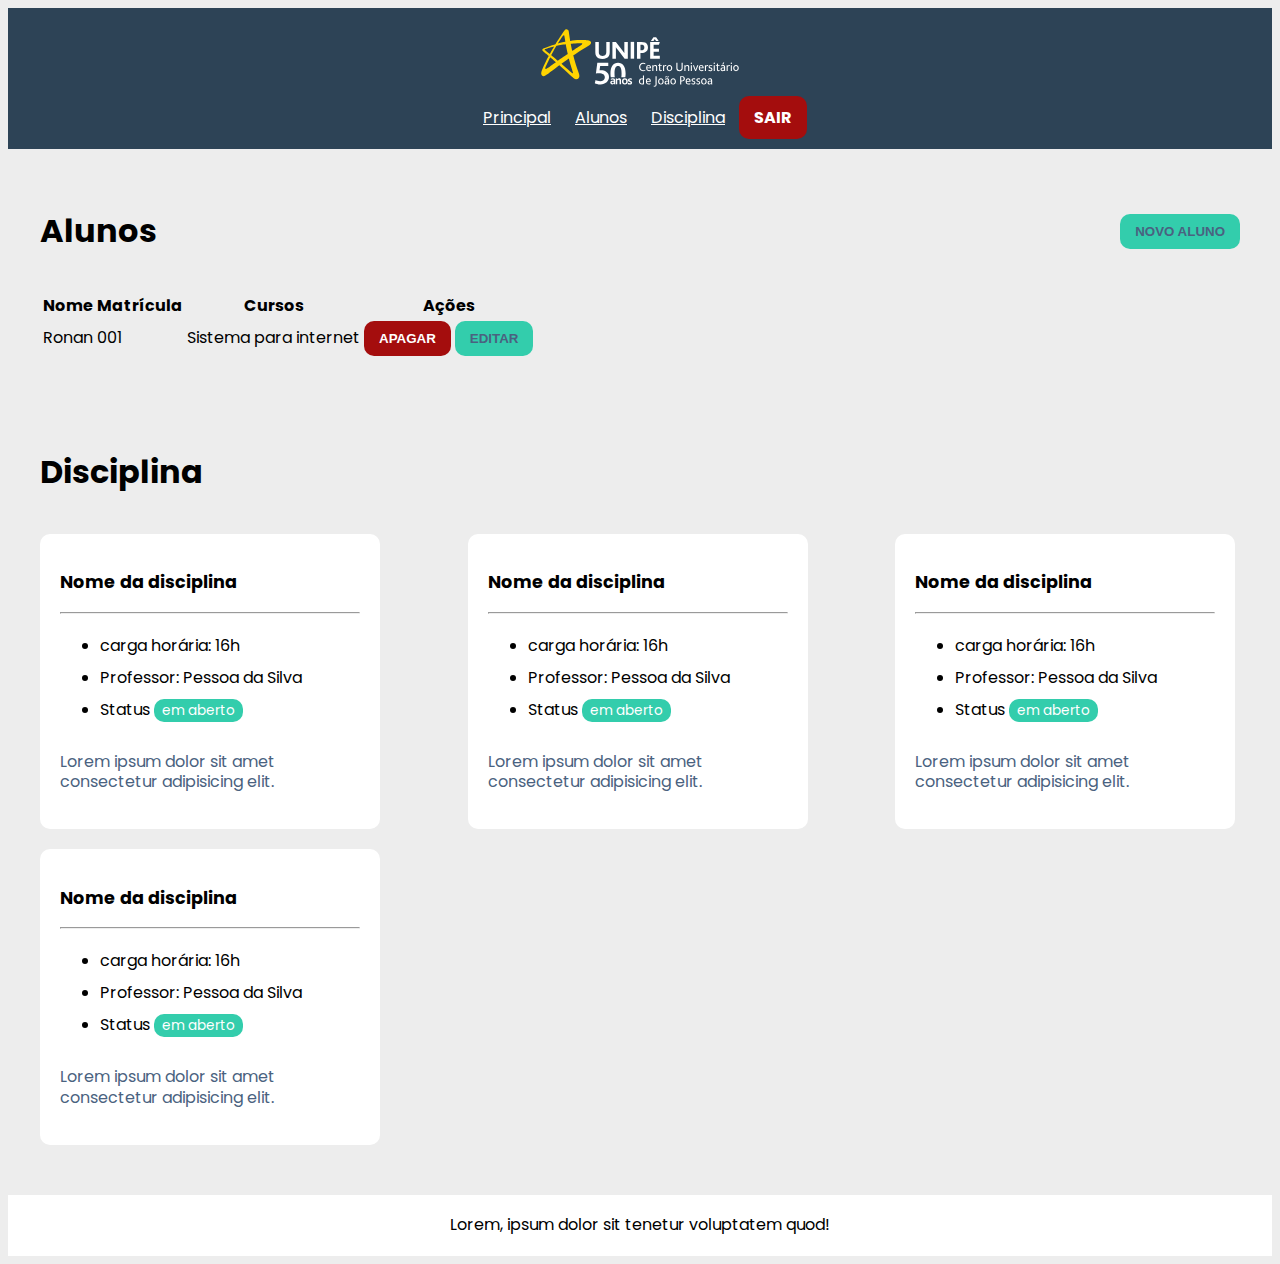
==== index.html @ 46e3d0f3 "ajustando o html" ====
<!DOCTYPE html>
<html lang="pt-BR">
  <head>
    <title>Sistema de Controle Acadêmico</title>
   
    <link rel='shortlink' href='https://www.unipe.edu.br/?p=834' />
    <link rel="icon" href="https://www.unipe.edu.br/wp-content/uploads/2019/12/favicom_unipe_57X57.png" sizes="32x32" />
    <link rel="icon" href="https://www.unipe.edu.br/wp-content/uploads/2019/12/favicom_unipe_57X57.png" sizes="192x192" />
    <link rel="apple-touch-icon" href="https://www.unipe.edu.br/wp-content/uploads/2019/12/favicom_unipe_57X57.png" />
    <link rel="preconnect" href="https://fonts.googleapis.com">
    <link rel="preconnect" href="https://fonts.gstatic.com" crossorigin>
    <link href="https://fonts.googleapis.com/css2?family=Poppins:wght@300;400;500;700&display=swap" rel="stylesheet">
    <link rel="stylesheet" href="./styles/reset.css" />
    <link rel="stylesheet" href="./styles/all.css" />
  </head>
  <body>
    <header class="header">
      <!-- BEM
       Block - element - modify -->
      <img src="./assets/cse-marcas-unipe_50anos_va1.svg" alt="Sistema de Controle Acadêmico" class="header__logo" />
      <nav class="nav-header">
        <a href="#" title="Página principal" class="nav-header__link">Principal</a>
        <a href="#" title="Alunos" class="nav-header__link">Alunos</a>
        <a href="#" title="Disciplina" class="nav-header__link">Disciplina</a>
        <a href="#" title="Sair" class="button button--danger">Sair</a>
      </nav>
    </header>
    <main>
      <section class="section-wrapper">
        <header class="section-header">
          <h1 class="section-header__title">Alunos</h1>
          <button class="button button--success">Novo Aluno</button>
        </header>
        <div class="table-container">
          <table class="table table--stripe">
            <thead>
              <tr>
                <th>Nome</th>
                <th>Matrícula</th>
                <th>Cursos</th>
                <th>Ações</th>
              </tr>
            </thead>
            <tbody>
              <tr>
                <td>Ronan</td>
                <td>001</td>
                <td>Sistema para internet</td>
                <td align="center">
                  <button class="button button--danger">Apagar</button>
                  <button class="button button--success">Editar</button>
                </td>
              </tr>
              
            </tbody>
          </table>
        </div>
          <dialog class="modal" id="student-modal">
            <div class="modal__container" >
              <header class="modal__header">
                <h3>Novo aluno</h3>
              </header>
              <form class="modal__form">
                <fieldset>
                  <label for="nome">Nome</label>
                  <input type="text" placeholder="Nome do aluno..." name="nome" id="nome">

                  <label>Matrícula</label>
                  <input type="number" placeholder="Matrícula" id="matricula" name="matricula">
                  <label>Curso</label>
                  <select>
                    <option>selecione</option>
                    <option value="Sistemas para internet">Sistemas para internet</option>
                    <option value="Redes">Redes</option>
                  </select>
                </fieldset>
                <div class="modal__form-buttons">
                  <button class="button button--danger" type="reset">Cancelar</button>
                  <button class="button button--success" type="submit">Criar</button>
                </div>
              </form>
            </div>
          </dialog>
      </section>
      <section class="section-wrapper">
        <header class="section-header">
          <h1 class="section-header__title">Disciplina</h1>
        </header>
        <div class="subject-list">        
          <div class="subject-card">
            <h3 class="subject-card__title">Nome da disciplina</h3>
            <hr />
            <ul class="subject-card__list">
              <li>carga horária: 16h</li>
              <li>Professor: Pessoa da Silva</li>
              <li>Status <span class="tag tag--success">em aberto</span></li>
            </ul>
            <p>Lorem ipsum dolor sit amet consectetur adipisicing elit.</p>
          </div>

          <div class="subject-card">
            <h3 class="subject-card__title">Nome da disciplina</h3>
            <hr />
            <ul class="subject-card__list">
              <li>carga horária: 16h</li>
              <li>Professor: Pessoa da Silva</li>
              <li>Status <span class="tag tag--success">em aberto</span></li>
            </ul>
            <p>Lorem ipsum dolor sit amet consectetur adipisicing elit.</p>
          </div>

          <div class="subject-card">
            <h3 class="subject-card__title">Nome da disciplina</h3>
            <hr />
            <ul class="subject-card__list">
              <li>carga horária: 16h</li>
              <li>Professor: Pessoa da Silva</li>
              <li>Status <span class="tag tag--success">em aberto</span></li>
            </ul>
            <p>Lorem ipsum dolor sit amet consectetur adipisicing elit. </p>
          </div>

          <div class="subject-card">
            <h3 class="subject-card__title">Nome da disciplina</h3>
            <hr />
            <ul class="subject-card__list">
              <li>carga horária: 16h</li>
              <li>Professor: Pessoa da Silva</li>
              <li>Status <span class="tag tag--success">em aberto</span></li>
            </ul>
            <p>Lorem ipsum dolor sit amet consectetur adipisicing elit.</p>
          </div>
        </div>
      </section>
    </main>
    <footer class="footer">
      <span>Lorem, ipsum dolor sit tenetur voluptatem quod!</span>
    </footer>
  </body>
</html>
---- styles/all.css ----
@import url("./header.css");
@import url("./section.css");
@import url("./button.css");
@import url("./table.css");
@import url("./subject.css");
@import url("./tags.css");
@import url("./modal.css");
@import url("./footer.css");

:root{
    --fundo:#ededed;
    --branco:#fff;
    --preto:#000;
    --azul: #2d4356;
    --verde: #33cdac;
    --verde-hover: #30b396;
    --cinza: #4a6280;
    --cinza-claro: #ababab;
    --danger: #a40d0d;
    --danger-hover: #cf2828;
}

html, body {
  font-family: "Poppins", sans-serif;
  font-size: 16px;
  font-weight: 400;
  line-height: 1.3;
}

body {
  background-color: var(--fundo);
}

main {
  padding: 0 20px;
  max-width: 1200px;
  margin: 0 auto;
  min-height: 100vh;
}
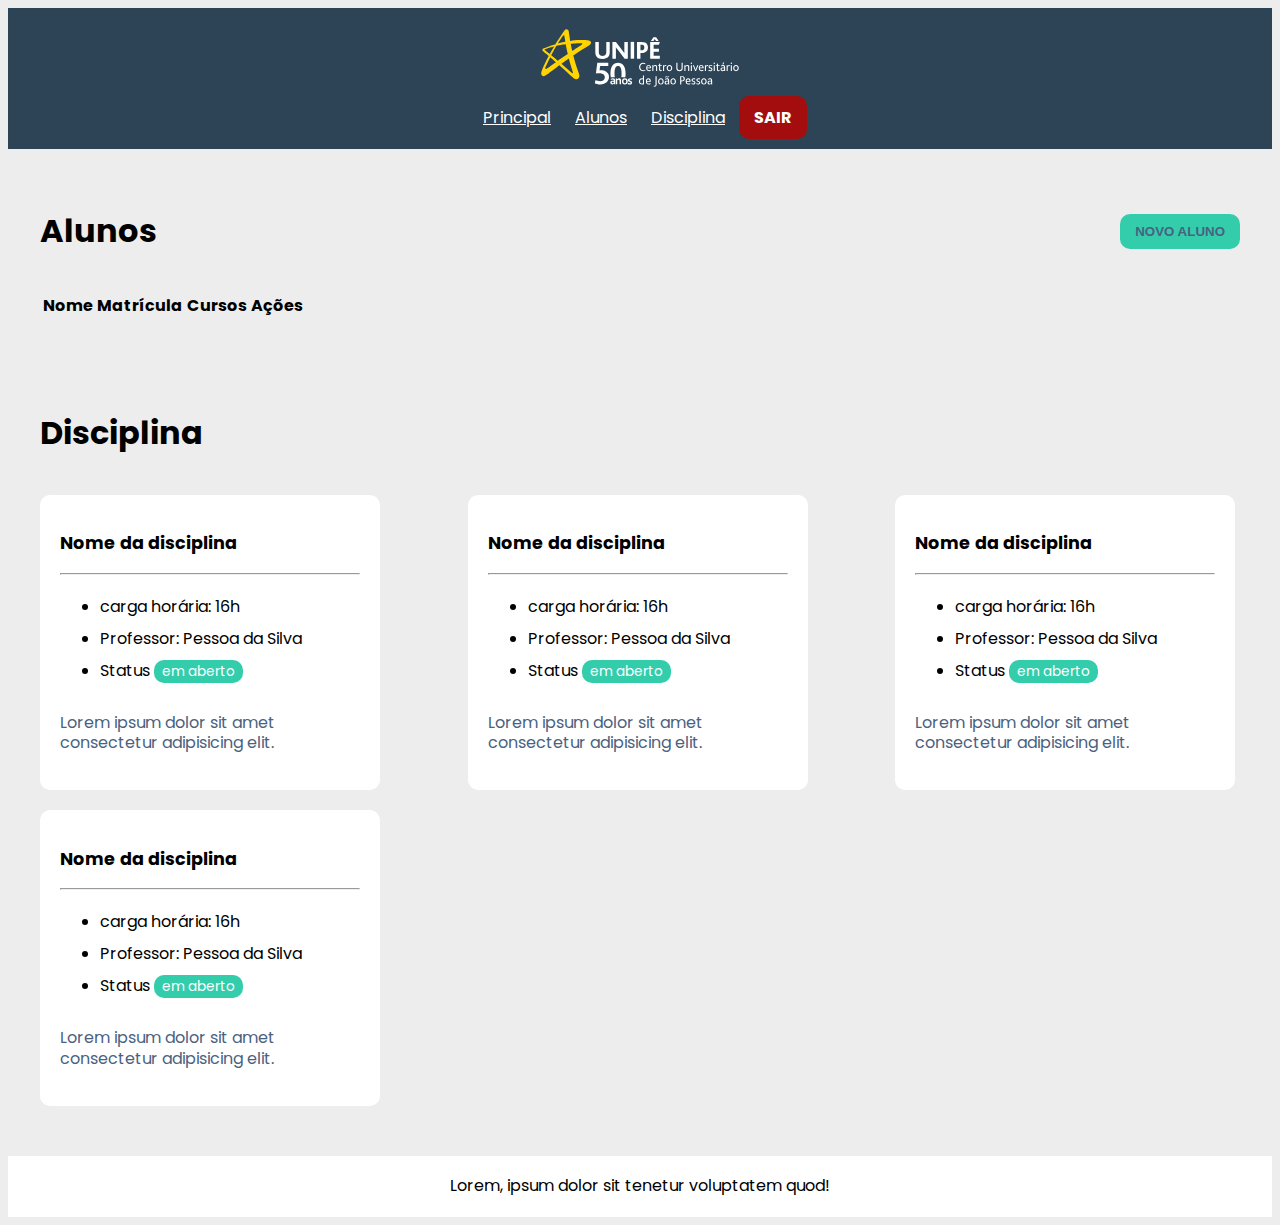
==== commit 1dc4b4b3: "adicionando item pelo fetch" ====
--- a/index.html
+++ b/index.html
@@ -29,10 +29,10 @@
       <section class="section-wrapper">
         <header class="section-header">
           <h1 class="section-header__title">Alunos</h1>
-          <button class="button button--success">Novo Aluno</button>
+          <button class="button button--success" onclick="openStudentModal()">Novo Aluno</button>
         </header>
         <div class="table-container">
-          <table class="table table--stripe">
+          <table class="table table--stripe" id="student-table">
             <thead>
               <tr>
                 <th>Nome</th>
@@ -42,40 +42,34 @@
               </tr>
             </thead>
             <tbody>
-              <tr>
-                <td>Ronan</td>
-                <td>001</td>
-                <td>Sistema para internet</td>
-                <td align="center">
-                  <button class="button button--danger">Apagar</button>
-                  <button class="button button--success">Editar</button>
-                </td>
-              </tr>
-              
             </tbody>
           </table>
         </div>
-          <dialog class="modal" id="student-modal">
+          <dialog  class="modal" id="student-modal">
             <div class="modal__container" >
               <header class="modal__header">
                 <h3>Novo aluno</h3>
               </header>
-              <form class="modal__form">
+              <form id="student-form" class="modal__form">
                 <fieldset>
                   <label for="nome">Nome</label>
                   <input type="text" placeholder="Nome do aluno..." name="nome" id="nome">
-
                   <label>Matrícula</label>
-                  <input type="number" placeholder="Matrícula" id="matricula" name="matricula">
+                  <input type="text" placeholder="Matrícula" id="matricula" name="matricula">
                   <label>Curso</label>
-                  <select>
-                    <option>selecione</option>
+                  <select name="curso" id="curso">
+                    <option value="">selecione</option>
                     <option value="Sistemas para internet">Sistemas para internet</option>
                     <option value="Redes">Redes</option>
                   </select>
                 </fieldset>
                 <div class="modal__form-buttons">
-                  <button class="button button--danger" type="reset">Cancelar</button>
+                  <button 
+                    class="button button--danger" 
+                    type="reset" 
+                    onclick="closeStudentModal()">
+                      Cancelar
+                  </button>
                   <button class="button button--success" type="submit">Criar</button>
                 </div>
               </form>
@@ -136,5 +130,6 @@
     <footer class="footer">
       <span>Lorem, ipsum dolor sit tenetur voluptatem quod!</span>
     </footer>
+    <script src="./javaScript/scripts.js"></script>
   </body>
 </html>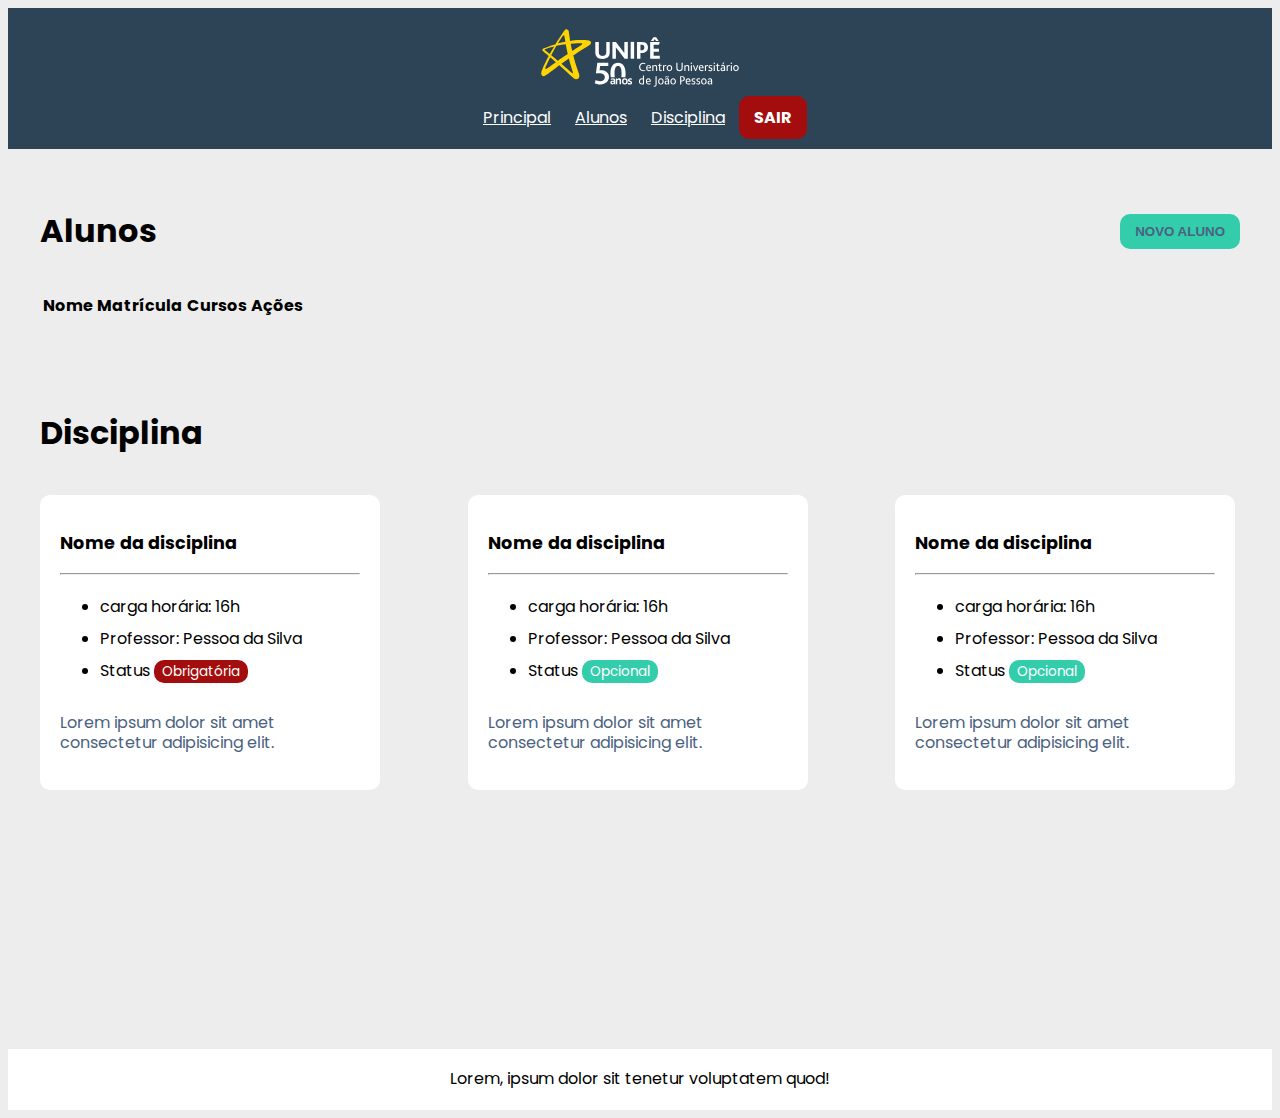
==== commit e82ce461: "cadastro de alunos" ====
--- a/index.html
+++ b/index.html
@@ -29,7 +29,7 @@
       <section class="section-wrapper">
         <header class="section-header">
           <h1 class="section-header__title">Alunos</h1>
-          <button class="button button--success" onclick="openStudentModal()">Novo Aluno</button>
+          <button class="button button--success" onclick="createStudent()">Novo Aluno</button>
         </header>
         <div class="table-container">
           <table class="table table--stripe" id="student-table">
@@ -48,7 +48,7 @@
           <dialog  class="modal" id="student-modal">
             <div class="modal__container" >
               <header class="modal__header">
-                <h3>Novo aluno</h3>
+                <h3 id="student-modal-title">Novo aluno</h3>
               </header>
               <form id="student-form" class="modal__form">
                 <fieldset>
@@ -70,7 +70,7 @@
                     onclick="closeStudentModal()">
                       Cancelar
                   </button>
-                  <button class="button button--success" type="submit">Criar</button>
+                  <button class="button button--success" type="submit" id="save-student">Criar</button>
                 </div>
               </form>
             </div>
@@ -80,14 +80,14 @@
         <header class="section-header">
           <h1 class="section-header__title">Disciplina</h1>
         </header>
-        <div class="subject-list">        
+        <div class="subject-list">
           <div class="subject-card">
             <h3 class="subject-card__title">Nome da disciplina</h3>
             <hr />
             <ul class="subject-card__list">
               <li>carga horária: 16h</li>
               <li>Professor: Pessoa da Silva</li>
-              <li>Status <span class="tag tag--success">em aberto</span></li>
+              <li>Status <span class="tag tag--danger">Obrigatória</span></li>
             </ul>
             <p>Lorem ipsum dolor sit amet consectetur adipisicing elit.</p>
           </div>
@@ -98,18 +98,7 @@
             <ul class="subject-card__list">
               <li>carga horária: 16h</li>
               <li>Professor: Pessoa da Silva</li>
-              <li>Status <span class="tag tag--success">em aberto</span></li>
-            </ul>
-            <p>Lorem ipsum dolor sit amet consectetur adipisicing elit.</p>
-          </div>
-
-          <div class="subject-card">
-            <h3 class="subject-card__title">Nome da disciplina</h3>
-            <hr />
-            <ul class="subject-card__list">
-              <li>carga horária: 16h</li>
-              <li>Professor: Pessoa da Silva</li>
-              <li>Status <span class="tag tag--success">em aberto</span></li>
+              <li>Status <span class="tag tag--success">Opcional</span></li>
             </ul>
             <p>Lorem ipsum dolor sit amet consectetur adipisicing elit. </p>
           </div>
@@ -120,7 +109,7 @@
             <ul class="subject-card__list">
               <li>carga horária: 16h</li>
               <li>Professor: Pessoa da Silva</li>
-              <li>Status <span class="tag tag--success">em aberto</span></li>
+              <li>Status <span class="tag tag--success">Opcional</span></li>
             </ul>
             <p>Lorem ipsum dolor sit amet consectetur adipisicing elit.</p>
           </div>
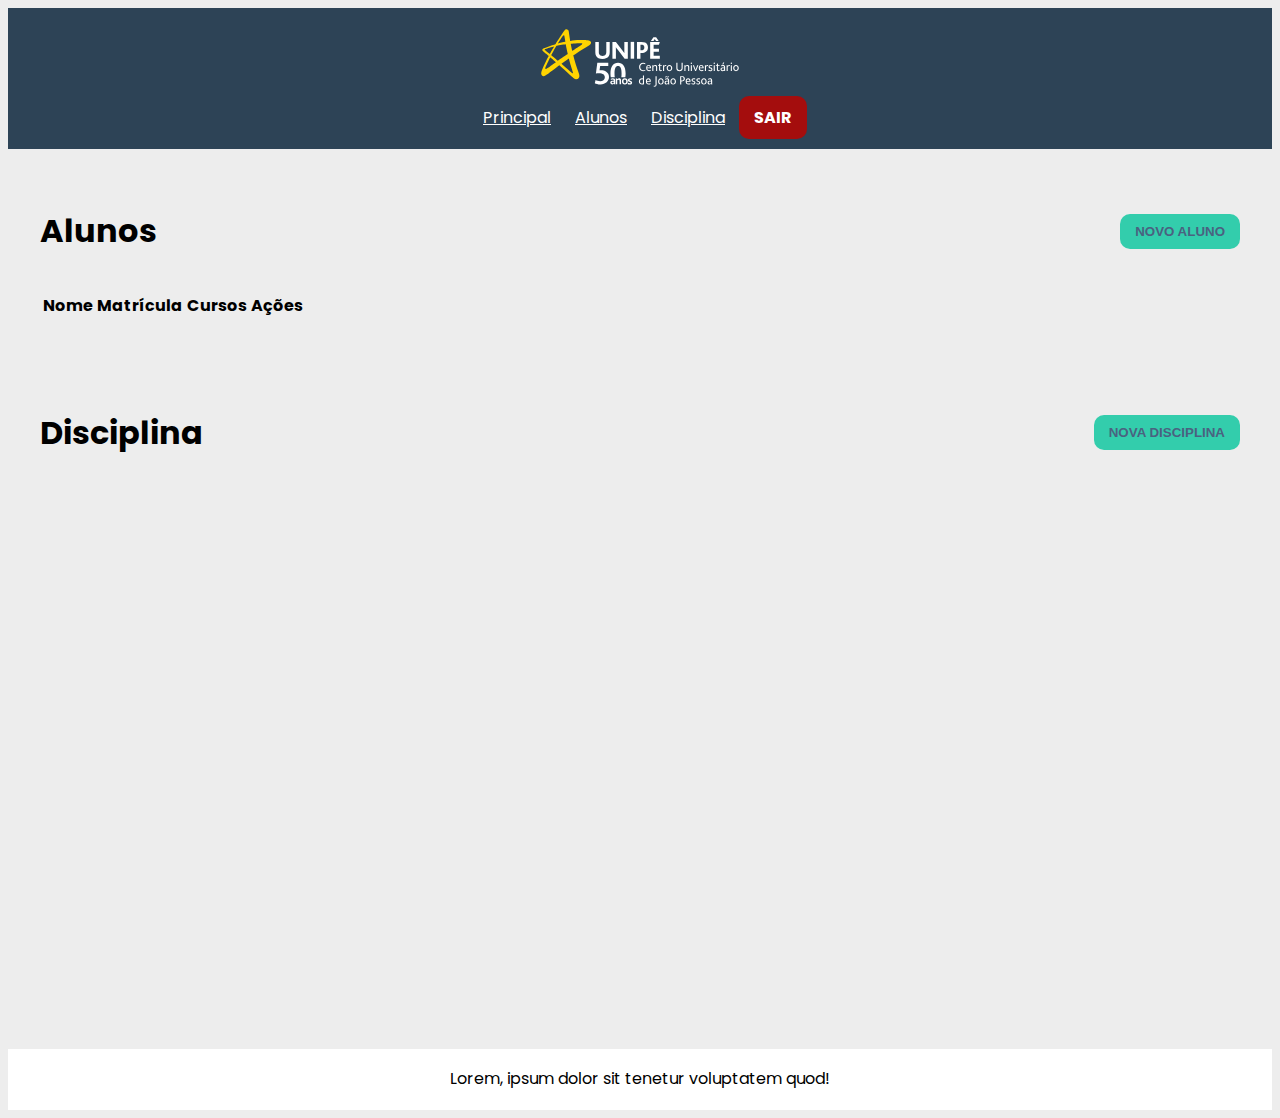
==== commit eabba68b: "primeira versão do projeto" ====
--- a/index.html
+++ b/index.html
@@ -1,21 +1,23 @@
 <!DOCTYPE html>
 <html lang="pt-BR">
-  <head>
-    <title>Sistema de Controle Acadêmico</title>
-   
-    <link rel='shortlink' href='https://www.unipe.edu.br/?p=834' />
-    <link rel="icon" href="https://www.unipe.edu.br/wp-content/uploads/2019/12/favicom_unipe_57X57.png" sizes="32x32" />
-    <link rel="icon" href="https://www.unipe.edu.br/wp-content/uploads/2019/12/favicom_unipe_57X57.png" sizes="192x192" />
-    <link rel="apple-touch-icon" href="https://www.unipe.edu.br/wp-content/uploads/2019/12/favicom_unipe_57X57.png" />
-    <link rel="preconnect" href="https://fonts.googleapis.com">
-    <link rel="preconnect" href="https://fonts.gstatic.com" crossorigin>
-    <link href="https://fonts.googleapis.com/css2?family=Poppins:wght@300;400;500;700&display=swap" rel="stylesheet">
-    <link rel="stylesheet" href="./styles/reset.css" />
-    <link rel="stylesheet" href="./styles/all.css" />
-  </head>
-  <body>
-    <header class="header">
-      <!-- BEM
+
+<head>
+  <title>Sistema de Controle Acadêmico</title>
+
+  <link rel='shortlink' href='https://www.unipe.edu.br/?p=834' />
+  <link rel="icon" href="https://www.unipe.edu.br/wp-content/uploads/2019/12/favicom_unipe_57X57.png" sizes="32x32" />
+  <link rel="icon" href="https://www.unipe.edu.br/wp-content/uploads/2019/12/favicom_unipe_57X57.png" sizes="192x192" />
+  <link rel="apple-touch-icon" href="https://www.unipe.edu.br/wp-content/uploads/2019/12/favicom_unipe_57X57.png" />
+  <link rel="preconnect" href="https://fonts.googleapis.com">
+  <link rel="preconnect" href="https://fonts.gstatic.com" crossorigin>
+  <link href="https://fonts.googleapis.com/css2?family=Poppins:wght@300;400;500;700&display=swap" rel="stylesheet">
+  <link rel="stylesheet" href="./styles/reset.css" />
+  <link rel="stylesheet" href="./styles/all.css" />
+</head>
+
+<body>
+  <header class="header">
+    <!-- BEM
        Block - element - modify -->
       <img src="./assets/cse-marcas-unipe_50anos_va1.svg" alt="Sistema de Controle Acadêmico" class="header__logo" />
       <nav class="nav-header">
@@ -79,8 +81,52 @@
       <section class="section-wrapper">
         <header class="section-header">
           <h1 class="section-header__title">Disciplina</h1>
+          <button class="button button--success" onclick="createSubject()">Nova disciplina</button>
         </header>
-        <div class="subject-list">
+        <!-- Inserir dados dos cards das disciplinas que serão gerados dinamicamente logo abaixo -->
+
+        <div class="table-container">
+          <table class="table table--stripe subject-list" id="subject-table">
+          </table>
+        </div>
+
+        <dialog class="modal" id="subject-modal">
+          <div class="modal__container">
+            <header class="modal__header">
+              <h3 id="subject-modal-title">Nova disciplina</h3>
+            </header>
+            <form id="subject-form" class="modal__form">
+              <fieldset>
+                <label for="nome">Nome da disciplina</label>
+                <input type="text" placeholder="Digite o nome da disciplina" name="disciplina" id="nome">
+                <label>Carga horária</label>
+                <input type="text" placeholder="Digite a carga horária" id="cargaHoraria" name="cargaHoraria">
+                <label>Nome do professor</label>
+                <input type="text" placeholder="Digite o nome do professor" id="nome-professor" name="nome-professor">
+                <label>Selecione o status</label>
+                <select name="status" id="status">
+                  <option value="">selecione</option>
+                  <option value="Obrigatoria">Obrigatória</option>
+                  <option value="Opcional">Opcional</option>
+                </select>
+                <label>Observações</label>
+                <textarea placeholder="Digite informações sobre a disciplina"></textarea>
+              </fieldset>
+              <div class="modal__form-buttons">
+                <button 
+                  class="button button--danger" 
+                  type="reset" 
+                  onclick="closeSubjectModal()">
+                    Cancelar
+                </button>
+                <button class="button button--success" type="submit" id="save-subject">Salvar</button>
+              </div>
+            </form>
+          </div>
+        </dialog>
+        <!-- Aqui ficam os cards da disciplina-->
+        <!--
+          <div class="subject-list">
           <div class="subject-card">
             <h3 class="subject-card__title">Nome da disciplina</h3>
             <hr />
@@ -90,6 +136,10 @@
               <li>Status <span class="tag tag--danger">Obrigatória</span></li>
             </ul>
             <p>Lorem ipsum dolor sit amet consectetur adipisicing elit.</p>
+            <div class="subject-button">
+              <button class="button button--danger" onclick="deleteStudentTable(${id})">Apagar</button>
+              <button class="button button--success" onclick="editStudentModal(${id})">Editar</button>
+            </div>
           </div>
 
           <div class="subject-card">
@@ -101,6 +151,10 @@
               <li>Status <span class="tag tag--success">Opcional</span></li>
             </ul>
             <p>Lorem ipsum dolor sit amet consectetur adipisicing elit. </p>
+            <div class="subject-button">
+              <button class="button button--danger" onclick="deleteStudentTable(${id})">Apagar</button>
+              <button class="button button--success" onclick="editStudentModal(${id})">Editar</button>
+            </div>
           </div>
 
           <div class="subject-card">
@@ -112,13 +166,21 @@
               <li>Status <span class="tag tag--success">Opcional</span></li>
             </ul>
             <p>Lorem ipsum dolor sit amet consectetur adipisicing elit.</p>
+            <div class="subject-button">
+              <button class="button button--danger" onclick="deleteStudentTable(${id})">Apagar</button>
+              <button class="button button--success" onclick="editStudentModal(${id})">Editar</button>
+            </div>
           </div>
         </div>
+        -->
+        
       </section>
-    </main>
-    <footer class="footer">
-      <span>Lorem, ipsum dolor sit tenetur voluptatem quod!</span>
-    </footer>
-    <script src="./javaScript/scripts.js"></script>
-  </body>
+  </main>
+  <footer class="footer">
+    <span>Lorem, ipsum dolor sit tenetur voluptatem quod!</span>
+  </footer>
+  <script src="./javaScript/scripts.js"></script>
+  <script src="./javaScript/subjects.js"></script>
+</body>
+
 </html>